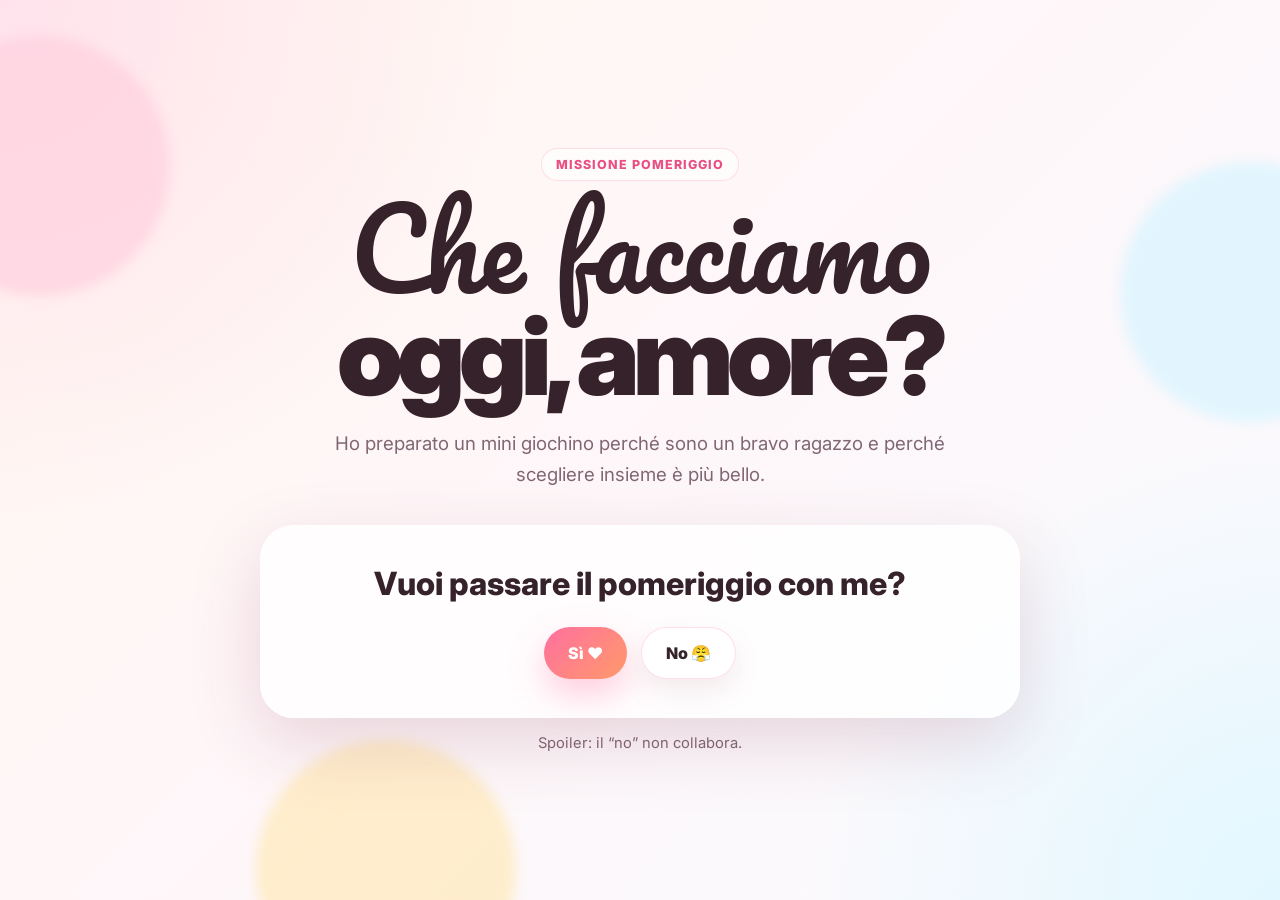
==== index.html @ 951e5591 "Add files via upload" ====
<!doctype html>
<html lang="it">
<head>
  <meta charset="utf-8" />
  <meta name="viewport" content="width=device-width, initial-scale=1" />
  <meta name="theme-color" content="#ff7aa8" />
  <title>Che facciamo oggi, amore?</title>
  <meta name="description" content="Un mini gioco romantico per scegliere cosa fare oggi pomeriggio." />
  <link rel="preconnect" href="https://fonts.googleapis.com">
  <link rel="preconnect" href="https://fonts.gstatic.com" crossorigin>
  <link href="https://fonts.googleapis.com/css2?family=Inter:wght@400;600;700;800&family=Pacifico&display=swap" rel="stylesheet">
  <link rel="stylesheet" href="style.css" />
</head>
<body>
  <div class="bg-orb orb-1"></div>
  <div class="bg-orb orb-2"></div>
  <div class="bg-orb orb-3"></div>

  <main class="app" id="app">
    <section class="screen active" id="screen-start" aria-labelledby="start-title">
      <p class="eyebrow">missione pomeriggio</p>
      <h1 id="start-title">Che facciamo oggi, amore?</h1>
      <p class="subtitle">Ho preparato un mini giochino perché sono un bravo ragazzo e perché scegliere insieme è più bello.</p>

      <div class="question-card">
        <p>Vuoi passare il pomeriggio con me?</p>
        <div class="choice-row">
          <button class="primary-btn" id="yesBtn">Sì ❤️</button>
          <button class="ghost-btn runaway" id="noBtn" aria-label="No, ma tanto scappa">No 😤</button>
        </div>
      </div>

      <p class="tiny-note">Spoiler: il “no” non collabora.</p>
    </section>

    <section class="screen" id="screen-mood" aria-labelledby="mood-title">
      <p class="eyebrow">step 2</p>
      <h2 id="mood-title">Scegli il mood di oggi</h2>
      <p class="subtitle">Tu scegli l’emoji, io mi occupo della mini avventura.</p>

      <div class="mood-grid" id="moodGrid"></div>

      <button class="text-btn" id="backToStart">← torno indietro, sono indecisa</button>
    </section>

    <section class="screen" id="screen-result" aria-labelledby="result-title">
      <p class="eyebrow">piano sbloccato</p>
      <div class="result-card" id="resultCard">
        <div class="big-emoji" id="resultEmoji">🌊</div>
        <h2 id="result-title">Mood lago</h2>
        <p class="result-description" id="resultDescription"></p>

        <div class="info-list">
          <div>
            <span>🕒</span>
            <p id="resultTime"></p>
          </div>
          <div>
            <span>💸</span>
            <p id="resultBudget"></p>
          </div>
          <div>
            <span>👟</span>
            <p id="resultDress"></p>
          </div>
          <div>
            <span>☔</span>
            <p id="resultBackup"></p>
          </div>
        </div>

        <blockquote>Qualunque cosa scegli, il vero piano era solo passare un po’ di tempo con te.</blockquote>

        <div class="actions">
          <a class="primary-btn link-btn" id="whatsappBtn" target="_blank" rel="noopener">Confermo, portami via ❤️</a>
          <button class="ghost-btn" id="rerollBtn">Fammi vedere un’altra idea 🎲</button>
          <button class="text-btn" id="changeMoodBtn">Cambio mood</button>
        </div>
      </div>
    </section>
  </main>

  <div class="toast" id="toast" role="status" aria-live="polite">Ehi, il no non è previsto dal regolamento.</div>
  <canvas id="confetti" aria-hidden="true"></canvas>

  <script src="script.js"></script>
</body>
</html>
---- style.css ----
:root {
  --bg: #fff6f8;
  --paper: rgba(255, 255, 255, 0.78);
  --paper-strong: #ffffff;
  --ink: #36222a;
  --muted: #816674;
  --brand: #ff6f9f;
  --brand-dark: #e94f82;
  --cream: #fff1d8;
  --mint: #dff7ee;
  --sky: #dff2ff;
  --shadow: 0 24px 70px rgba(133, 57, 82, 0.18);
  --border: rgba(255, 111, 159, 0.22);
}

* { box-sizing: border-box; }

html, body { min-height: 100%; }

body {
  margin: 0;
  font-family: Inter, system-ui, -apple-system, BlinkMacSystemFont, "Segoe UI", sans-serif;
  color: var(--ink);
  background:
    radial-gradient(circle at top left, #ffe2ec 0, transparent 34%),
    radial-gradient(circle at bottom right, #e2f7ff 0, transparent 30%),
    linear-gradient(135deg, #fff8ef 0%, var(--bg) 42%, #f8fbff 100%);
  overflow-x: hidden;
}

button, a { font: inherit; }
button { cursor: pointer; }

.bg-orb {
  position: fixed;
  width: 260px;
  height: 260px;
  border-radius: 999px;
  filter: blur(6px);
  opacity: 0.7;
  pointer-events: none;
  z-index: -1;
  animation: float 9s ease-in-out infinite;
}

.orb-1 { background: #ffd0df; top: 4%; left: -90px; }
.orb-2 { background: #d7f4ff; right: -100px; top: 18%; animation-delay: -2s; }
.orb-3 { background: #ffe9b9; bottom: -100px; left: 20%; animation-delay: -4s; }

.app {
  width: min(960px, 100%);
  min-height: 100svh;
  margin: 0 auto;
  padding: 28px 18px;
  display: grid;
  place-items: center;
}

.screen {
  width: min(760px, 100%);
  display: none;
  text-align: center;
  animation: pop 0.42s ease both;
}

.screen.active { display: block; }

.eyebrow {
  display: inline-flex;
  align-items: center;
  gap: 8px;
  margin: 0 0 12px;
  padding: 8px 14px;
  border: 1px solid var(--border);
  border-radius: 999px;
  color: var(--brand-dark);
  background: rgba(255, 255, 255, 0.62);
  font-weight: 800;
  font-size: 0.78rem;
  text-transform: uppercase;
  letter-spacing: 0.08em;
}

h1, h2 {
  margin: 0;
  line-height: 1;
  letter-spacing: -0.055em;
}

h1 {
  font-size: clamp(3.2rem, 13vw, 6.8rem);
  font-weight: 900;
}

h1::first-line { font-family: Pacifico, cursive; font-weight: 400; letter-spacing: 0; }

h2 {
  font-size: clamp(2.25rem, 8vw, 4.4rem);
  font-weight: 900;
}

.subtitle {
  max-width: 610px;
  margin: 18px auto 0;
  color: var(--muted);
  font-size: clamp(1rem, 2.5vw, 1.17rem);
  line-height: 1.65;
}

.question-card,
.result-card {
  position: relative;
  margin: 34px auto 0;
  padding: clamp(22px, 5vw, 38px);
  border: 1px solid rgba(255, 255, 255, 0.82);
  border-radius: 34px;
  background: var(--paper);
  box-shadow: var(--shadow);
  backdrop-filter: blur(18px);
}

.question-card p {
  margin: 0 0 24px;
  font-size: clamp(1.3rem, 4vw, 2rem);
  font-weight: 800;
}

.choice-row,
.actions {
  display: flex;
  justify-content: center;
  align-items: center;
  gap: 14px;
  flex-wrap: wrap;
}

.primary-btn,
.ghost-btn,
.text-btn {
  border: 0;
  border-radius: 999px;
  min-height: 52px;
  padding: 0 24px;
  font-weight: 850;
  transition: transform 0.2s ease, box-shadow 0.2s ease, background 0.2s ease;
}

.primary-btn {
  color: white;
  background: linear-gradient(135deg, var(--brand), #ff9a6a);
  box-shadow: 0 15px 35px rgba(255, 111, 159, 0.35);
}

.ghost-btn {
  color: var(--ink);
  background: white;
  border: 1px solid var(--border);
  box-shadow: 0 12px 28px rgba(133, 57, 82, 0.10);
}

.text-btn {
  margin-top: 18px;
  color: var(--brand-dark);
  background: transparent;
  min-height: 42px;
  padding: 0 14px;
}

.primary-btn:hover,
.ghost-btn:hover,
.text-btn:hover { transform: translateY(-2px); }
.primary-btn:active,
.ghost-btn:active,
.text-btn:active { transform: translateY(1px) scale(0.98); }

.link-btn {
  display: inline-flex;
  align-items: center;
  justify-content: center;
  text-decoration: none;
}

.runaway { position: relative; }

.tiny-note {
  margin: 16px 0 0;
  color: var(--muted);
  font-size: 0.92rem;
}

.mood-grid {
  margin-top: 30px;
  display: grid;
  grid-template-columns: repeat(3, minmax(0, 1fr));
  gap: 15px;
}

.mood-card {
  min-height: 190px;
  padding: 22px 18px;
  border: 1px solid rgba(255, 255, 255, 0.85);
  border-radius: 28px;
  background: rgba(255, 255, 255, 0.72);
  box-shadow: 0 18px 45px rgba(133, 57, 82, 0.12);
  text-align: left;
  display: flex;
  flex-direction: column;
  gap: 10px;
  transition: transform 0.2s ease, box-shadow 0.2s ease, border 0.2s ease;
}

.mood-card:hover,
.mood-card:focus-visible {
  transform: translateY(-5px) rotate(-0.35deg);
  box-shadow: 0 22px 60px rgba(133, 57, 82, 0.18);
  border-color: rgba(255, 111, 159, 0.48);
  outline: none;
}

.mood-emoji {
  font-size: 2.8rem;
  line-height: 1;
}

.mood-card h3 {
  margin: 0;
  font-size: 1.08rem;
}

.mood-card p {
  margin: 0;
  color: var(--muted);
  line-height: 1.45;
  font-size: 0.93rem;
}

.big-emoji {
  width: 88px;
  height: 88px;
  margin: -74px auto 12px;
  display: grid;
  place-items: center;
  border-radius: 28px;
  background: white;
  box-shadow: 0 18px 40px rgba(133, 57, 82, 0.15);
  font-size: 3rem;
}

.result-description {
  max-width: 580px;
  margin: 14px auto 24px;
  color: var(--muted);
  line-height: 1.62;
  font-size: 1.05rem;
}

.info-list {
  display: grid;
  grid-template-columns: repeat(2, minmax(0, 1fr));
  gap: 12px;
  text-align: left;
  margin: 22px 0;
}

.info-list div {
  display: grid;
  grid-template-columns: 34px 1fr;
  gap: 10px;
  align-items: start;
  padding: 14px;
  border-radius: 20px;
  background: rgba(255, 255, 255, 0.65);
  border: 1px solid rgba(255, 111, 159, 0.14);
}

.info-list span { font-size: 1.25rem; }
.info-list p { margin: 0; color: var(--muted); line-height: 1.45; }

blockquote {
  margin: 24px auto;
  padding: 18px 20px;
  border-left: 5px solid var(--brand);
  border-radius: 20px;
  background: rgba(255, 241, 216, 0.75);
  color: #5f3848;
  font-weight: 750;
  line-height: 1.5;
}

.toast {
  position: fixed;
  left: 50%;
  bottom: 22px;
  transform: translate(-50%, 30px);
  opacity: 0;
  max-width: min(92vw, 440px);
  padding: 14px 18px;
  border-radius: 999px;
  color: white;
  background: rgba(54, 34, 42, 0.92);
  box-shadow: 0 16px 38px rgba(54, 34, 42, 0.22);
  pointer-events: none;
  transition: opacity 0.25s ease, transform 0.25s ease;
  z-index: 5;
  text-align: center;
}

.toast.show { opacity: 1; transform: translate(-50%, 0); }

#confetti {
  position: fixed;
  inset: 0;
  width: 100%;
  height: 100%;
  pointer-events: none;
  z-index: 4;
}

@keyframes pop {
  from { opacity: 0; transform: translateY(16px) scale(0.98); }
  to { opacity: 1; transform: translateY(0) scale(1); }
}

@keyframes float {
  0%, 100% { transform: translate3d(0, 0, 0); }
  50% { transform: translate3d(10px, -18px, 0); }
}

@media (max-width: 720px) {
  .app { padding: 22px 14px; }
  .mood-grid { grid-template-columns: 1fr; }
  .mood-card { min-height: 142px; }
  .info-list { grid-template-columns: 1fr; }
  .question-card, .result-card { border-radius: 28px; }
  .primary-btn, .ghost-btn { width: 100%; }
  .text-btn { width: auto; }
}
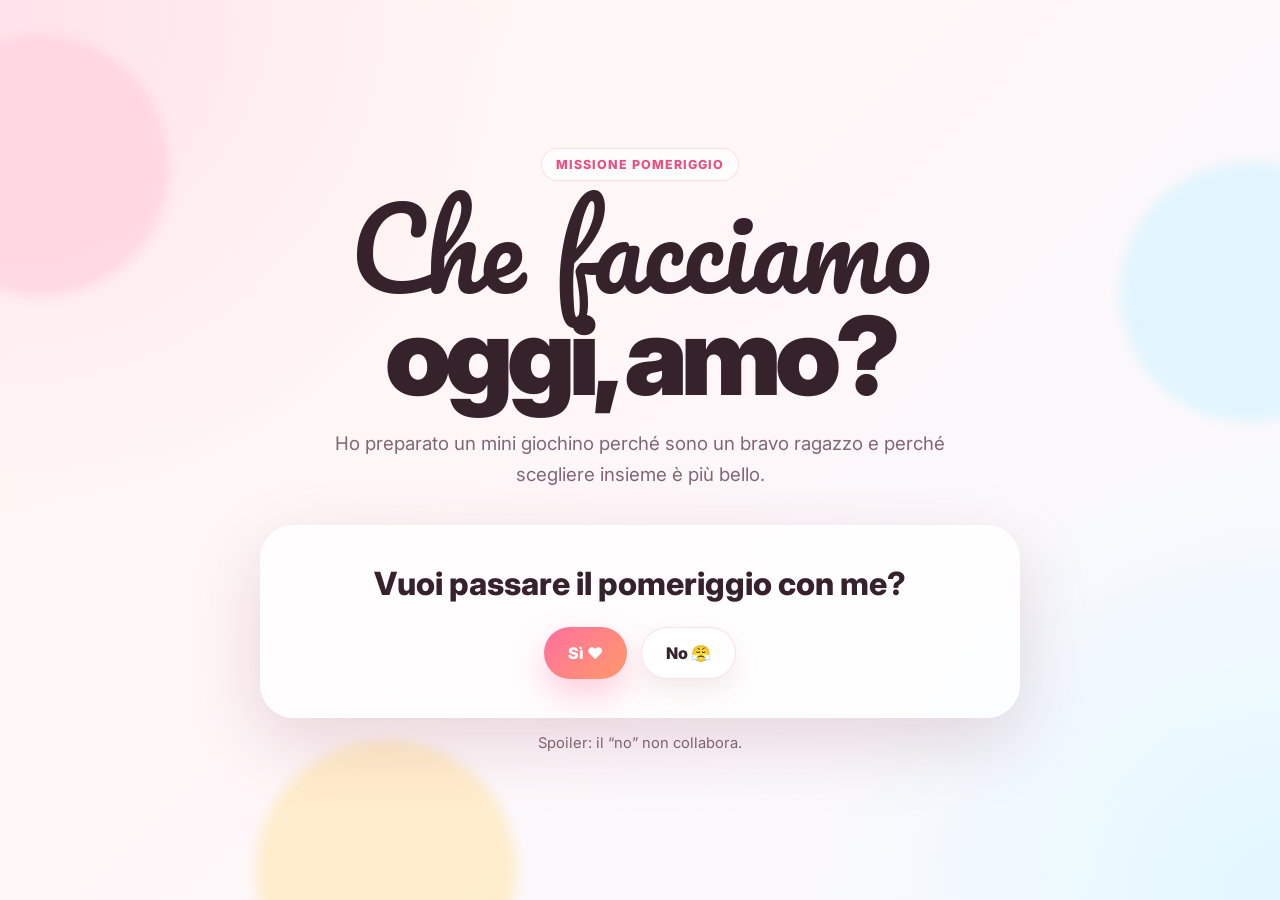
==== commit ff4c2d51: "Rename amore to amo and add ironic weather widget" ====
--- a/index.html
+++ b/index.html
@@ -4,7 +4,7 @@
   <meta charset="utf-8" />
   <meta name="viewport" content="width=device-width, initial-scale=1" />
   <meta name="theme-color" content="#ff7aa8" />
-  <title>Che facciamo oggi, amore?</title>
+  <title>Che facciamo oggi, amo?</title>
   <meta name="description" content="Un mini gioco romantico per scegliere cosa fare oggi pomeriggio." />
   <link rel="preconnect" href="https://fonts.googleapis.com">
   <link rel="preconnect" href="https://fonts.gstatic.com" crossorigin>
@@ -19,7 +19,7 @@
   <main class="app" id="app">
     <section class="screen active" id="screen-start" aria-labelledby="start-title">
       <p class="eyebrow">missione pomeriggio</p>
-      <h1 id="start-title">Che facciamo oggi, amore?</h1>
+      <h1 id="start-title">Che facciamo oggi, amo?</h1>
       <p class="subtitle">Ho preparato un mini giochino perché sono un bravo ragazzo e perché scegliere insieme è più bello.</p>
 
       <div class="question-card">
@@ -38,6 +38,17 @@
       <h2 id="mood-title">Scegli il mood di oggi</h2>
       <p class="subtitle">Tu scegli l’emoji, io mi occupo della mini avventura.</p>
 
+      <aside class="weather-widget" id="weatherWidget" aria-live="polite">
+        <div class="weather-main">
+          <span class="weather-emoji" id="weatherEmoji">🌤️</span>
+          <div>
+            <strong id="weatherTitle">Meteo anti-sfiga</strong>
+            <p id="weatherText">Sto interrogando il cielo di Trento. Se risponde male lo insultiamo con eleganza.</p>
+          </div>
+        </div>
+        <div class="weather-meta" id="weatherMeta">Trento · dati live in arrivo</div>
+      </aside>
+
       <div class="mood-grid" id="moodGrid"></div>
 
       <button class="text-btn" id="backToStart">← torno indietro, sono indecisa</button>
@@ -49,6 +60,14 @@
         <div class="big-emoji" id="resultEmoji">🌊</div>
         <h2 id="result-title">Mood lago</h2>
         <p class="result-description" id="resultDescription"></p>
+
+        <div class="experience-link" id="experienceLinkBox" hidden>
+          <span>🔎</span>
+          <div>
+            <strong id="experienceLinkTitle">Vuoi farti un’idea migliore?</strong>
+            <div class="experience-links" id="experienceLinks"></div>
+          </div>
+        </div>
 
         <div class="info-list">
           <div>
@@ -81,7 +100,6 @@
   </main>
 
   <div class="toast" id="toast" role="status" aria-live="polite">Ehi, il no non è previsto dal regolamento.</div>
-  <canvas id="confetti" aria-hidden="true"></canvas>
 
   <script src="script.js"></script>
 </body>
--- a/style.css
+++ b/style.css
@@ -248,10 +248,60 @@
 
 .result-description {
   max-width: 580px;
-  margin: 14px auto 24px;
+  margin: 14px auto 20px;
   color: var(--muted);
   line-height: 1.62;
   font-size: 1.05rem;
+}
+
+.experience-link {
+  max-width: 580px;
+  margin: 0 auto 22px;
+  padding: 14px 16px;
+  border: 1px solid rgba(255, 111, 159, 0.18);
+  border-radius: 22px;
+  background: rgba(255, 255, 255, 0.70);
+  display: grid;
+  grid-template-columns: 34px 1fr;
+  gap: 10px;
+  align-items: start;
+  text-align: left;
+}
+
+.experience-link[hidden] { display: none; }
+
+.experience-link span { font-size: 1.35rem; }
+
+.experience-link strong {
+  display: block;
+  margin-bottom: 8px;
+  color: var(--ink);
+}
+
+.experience-links {
+  display: flex;
+  flex-wrap: wrap;
+  gap: 8px;
+}
+
+.experience-links a {
+  display: inline-flex;
+  align-items: center;
+  justify-content: center;
+  min-height: 38px;
+  padding: 8px 12px;
+  border-radius: 999px;
+  color: var(--brand-dark);
+  background: rgba(255, 255, 255, 0.84);
+  font-weight: 800;
+  text-decoration: none;
+  border: 1px solid rgba(233, 79, 130, 0.22);
+  box-shadow: 0 8px 20px rgba(133, 57, 82, 0.07);
+}
+
+.experience-links a:hover {
+  transform: translateY(-1px);
+  border-color: rgba(233, 79, 130, 0.55);
 }
 
 .info-list {
@@ -307,13 +357,16 @@
 
 .toast.show { opacity: 1; transform: translate(-50%, 0); }
 
-#confetti {
+.heart-pop {
   position: fixed;
-  inset: 0;
-  width: 100%;
-  height: 100%;
+  left: 50%;
+  top: 20%;
+  transform: translate(-50%, -50%) scale(0.8);
   pointer-events: none;
-  z-index: 4;
+  font-size: 2.3rem;
+  opacity: 0;
+  animation: heartPop 0.85s ease forwards;
+  z-index: 3;
 }
 
 @keyframes pop {
@@ -324,6 +377,12 @@
 @keyframes float {
   0%, 100% { transform: translate3d(0, 0, 0); }
   50% { transform: translate3d(10px, -18px, 0); }
+}
+
+@keyframes heartPop {
+  0% { opacity: 0; transform: translate(-50%, -50%) scale(0.6); }
+  35% { opacity: 1; transform: translate(-50%, -70%) scale(1); }
+  100% { opacity: 0; transform: translate(-50%, -115%) scale(1.18); }
 }
 
 @media (max-width: 720px) {
@@ -334,4 +393,5 @@
   .question-card, .result-card { border-radius: 28px; }
   .primary-btn, .ghost-btn { width: 100%; }
   .text-btn { width: auto; }
-}
+  .experience-links a { width: 100%; }
+}
